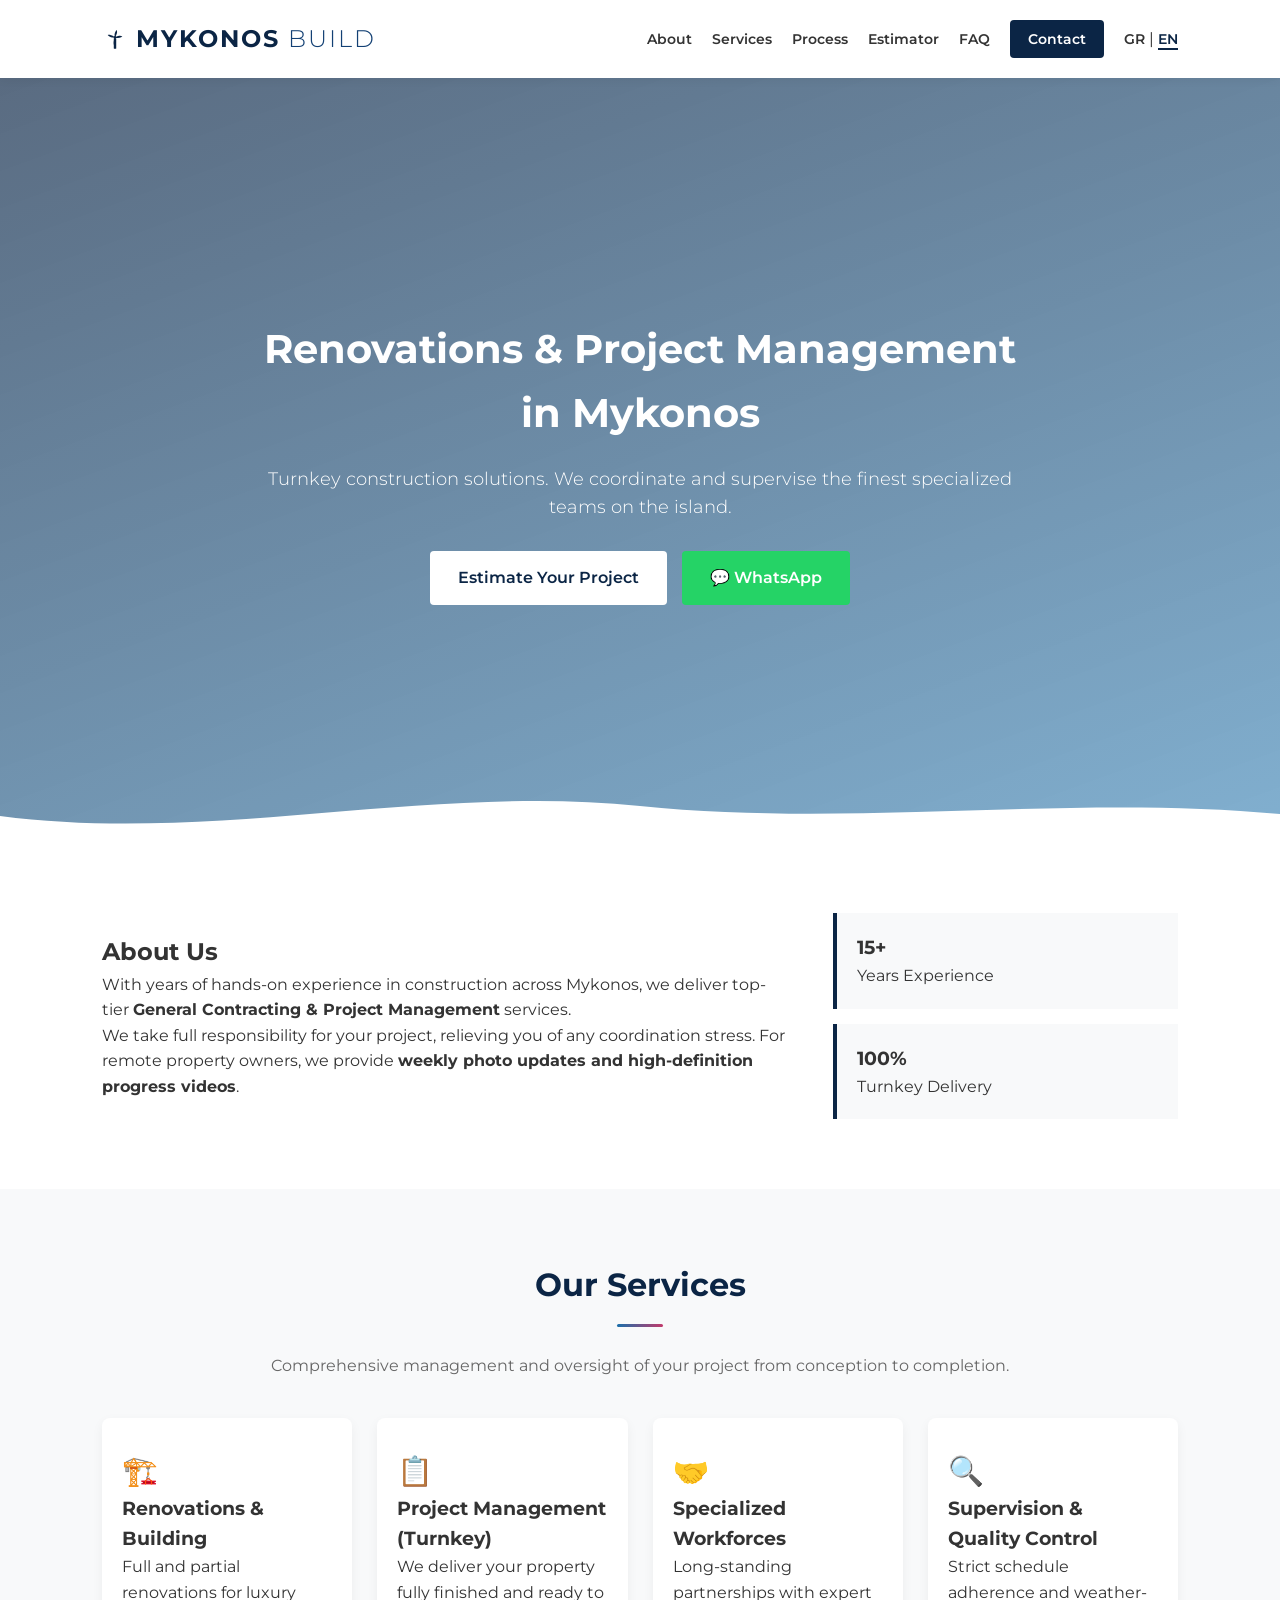
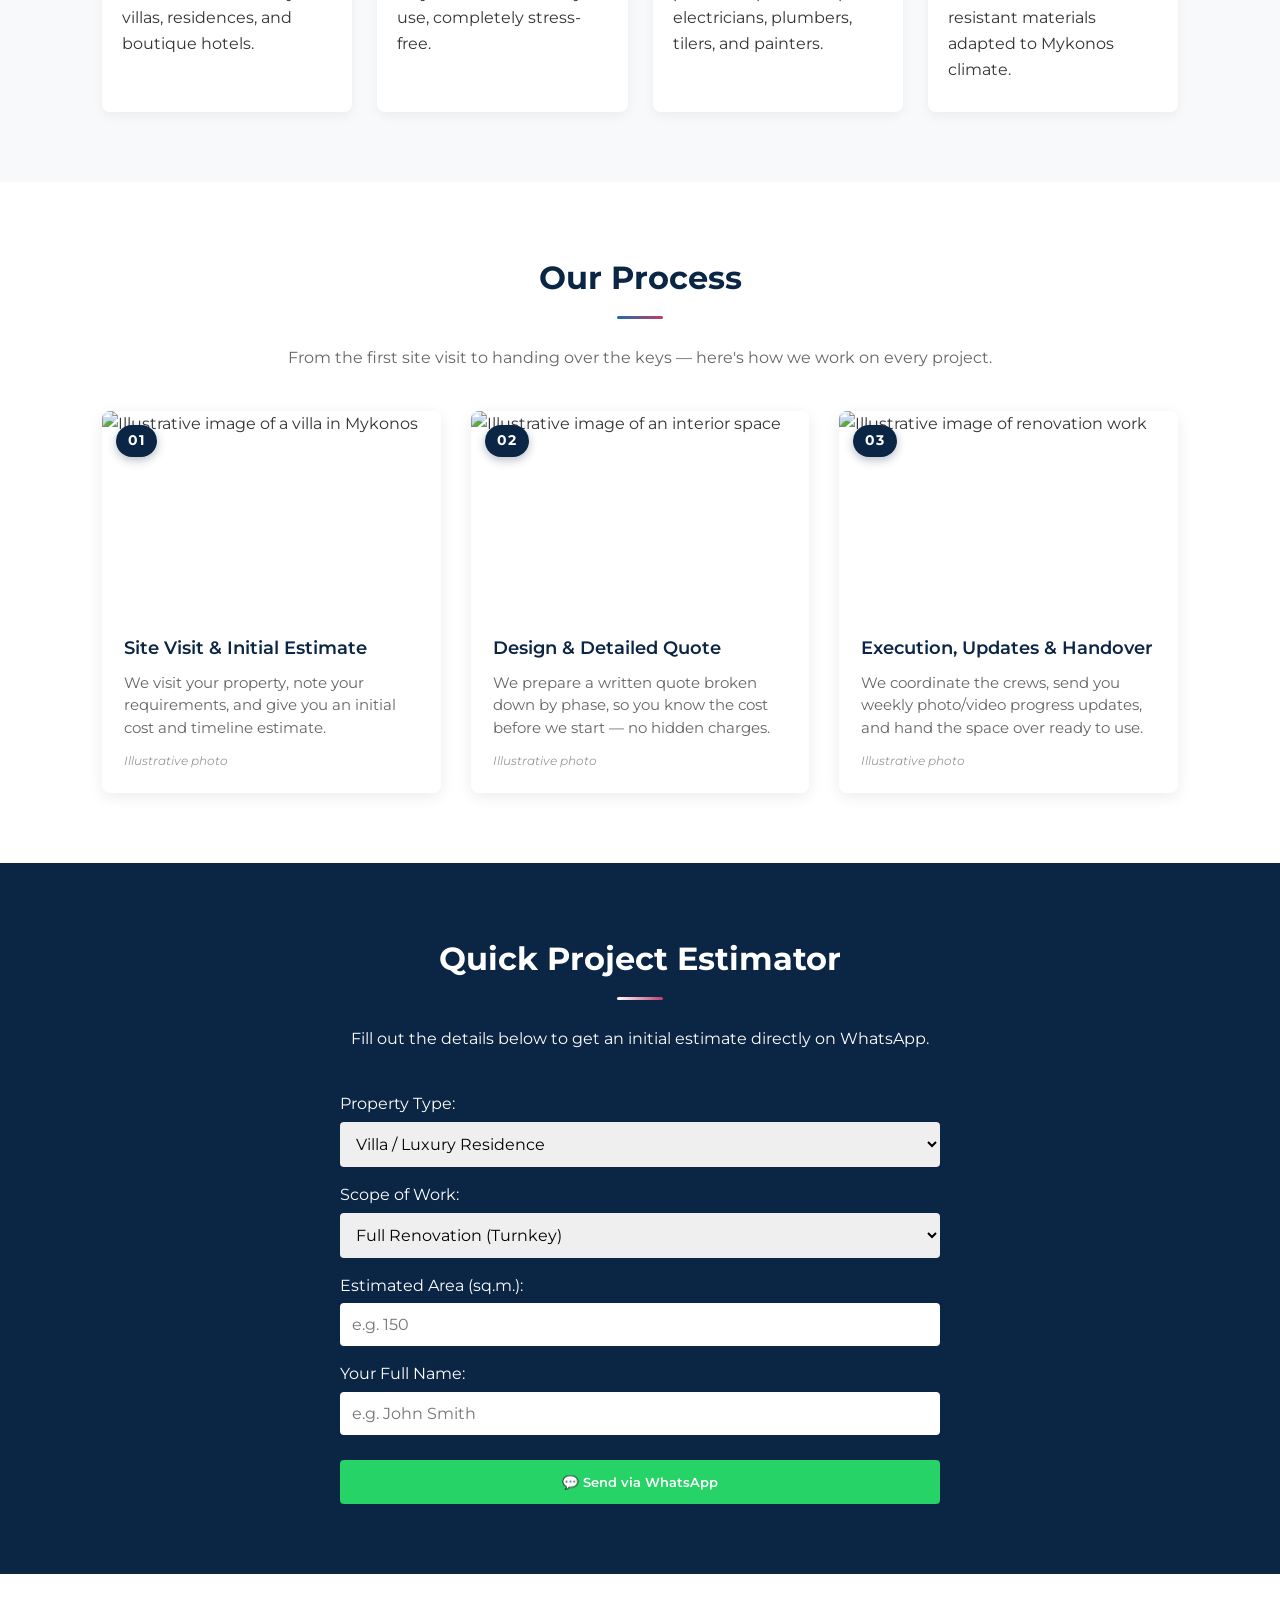
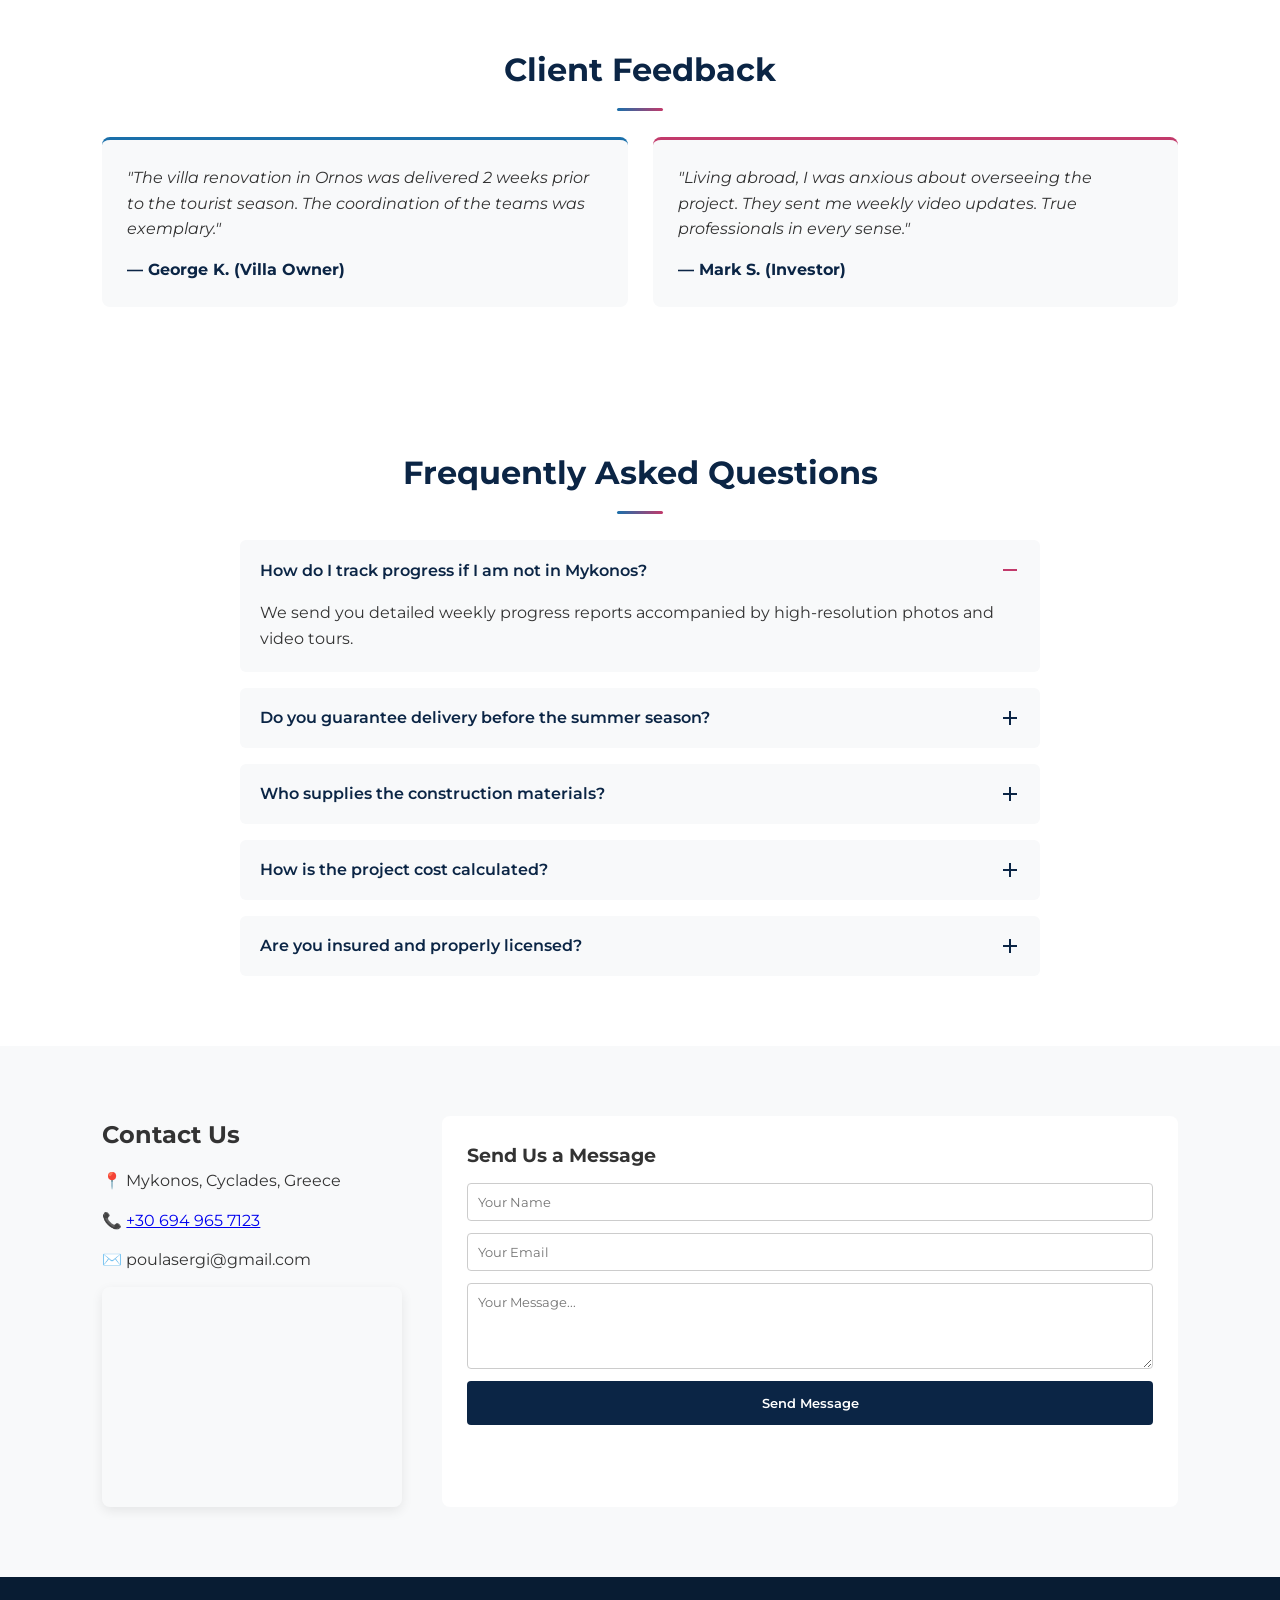
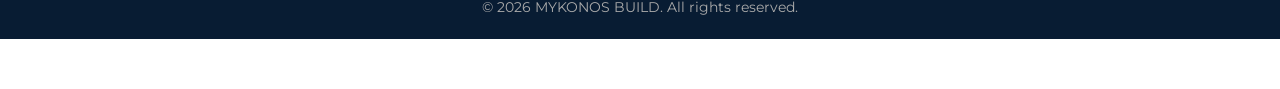
==== index-en.html @ 84d52bbf "Add files via upload" ====
<!DOCTYPE html>
<html lang="en">
<head>
    <meta charset="UTF-8">
    <meta name="viewport" content="width=device-width, initial-scale=1.0">
    <title>MYKONOS BUILD | Renovation & Project Management</title>
    <meta name="description" content="General Contracting & Project Management in Mykonos. Full renovations for villas, boutique hotels and residences, with weekly progress updates. Get an estimate.">
    <link rel="canonical" href="https://www.mykonosbuild.gr/index-en.html">

    <!-- Open Graph (link preview when shared) -->
    <meta property="og:type" content="website">
    <meta property="og:locale" content="en_US">
    <meta property="og:title" content="MYKONOS BUILD | Renovation & Project Management">
    <meta property="og:description" content="Turnkey renovations and construction in Mykonos, with full project supervision and weekly photo/video updates.">
    <meta property="og:image" content="https://images.unsplash.com/photo-1570077188670-e3a8d69ac5ff?q=80&w=1600">
    <meta property="og:url" content="https://www.mykonosbuild.gr/index-en.html">
    <!-- ⚠️ Replace og:image with a real photo of your projects for a better preview -->

    <link rel="icon" href="favicon.svg" type="image/svg+xml">
    <link rel="stylesheet" href="style.css">
    <link href="https://fonts.googleapis.com/css2?family=Montserrat:wght@300;400;600;700&display=swap" rel="stylesheet">

    <!-- Google Analytics (GA4) — replace G-XXXXXXXXXX with your Measurement ID and uncomment
    <script async src="https://www.googletagmanager.com/gtag/js?id=G-XXXXXXXXXX"></script>
    <script>
      window.dataLayer = window.dataLayer || [];
      function gtag(){dataLayer.push(arguments);}
      gtag('js', new Date());
      gtag('config', 'G-XXXXXXXXXX');
    </script>
    -->
</head>
<body>

    <!-- Navigation -->
    <header class="navbar">
        <div class="logo">
            <svg class="logo-mark" viewBox="0 0 64 64" xmlns="http://www.w3.org/2000/svg" aria-hidden="true">
                <rect x="29" y="30" width="6" height="26" rx="1.5" fill="#0b2545"/>
                <circle cx="32" cy="28" r="3.2" fill="#0b2545"/>
                <g fill="#0b2545">
                    <path d="M32 28 C32 28 22 20 14 22 C14 22 20 30 32 28 Z"/>
                    <path d="M32 28 C32 28 44 20 50 26 C50 26 42 32 32 28 Z"/>
                    <path d="M32 28 C32 28 26 40 30 48 C30 48 36 40 32 28 Z"/>
                    <path d="M32 28 C32 28 40 16 36 10 C36 10 28 18 32 28 Z"/>
                </g>
            </svg>
            MYKONOS<span>BUILD</span>
        </div>
        <nav>
            <ul>
                <li><a href="#about">About</a></li>
                <li><a href="#services">Services</a></li>
                <li><a href="#projects">Process</a></li>
                <li><a href="#estimator">Estimator</a></li>
                <li><a href="#faq">FAQ</a></li>
                <li><a href="#contact" class="btn-nav">Contact</a></li>
                <li class="lang-switch"><a href="index.html">GR</a> | <a href="index-en.html" class="active">EN</a></li>
            </ul>
        </nav>
        <button class="hamburger" aria-label="Open menu" aria-expanded="false">
            <span></span><span></span><span></span>
        </button>
    </header>
    <div class="nav-overlay"></div>

    <!-- Hero Section -->
    <section class="hero">
        <div class="hero-bg"></div>
        <div class="hero-overlay"></div>
        <div class="hero-content">
            <h1>Renovations & Project Management in Mykonos</h1>
            <p>Turnkey construction solutions. We coordinate and supervise the finest specialized teams on the island.</p>
            <div class="hero-buttons">
                <a href="#estimator" class="btn btn-primary">Estimate Your Project</a>
                <a href="https://wa.me/306949657123" class="btn btn-whatsapp-hero" target="_blank">💬 WhatsApp</a>
            </div>
        </div>
        <div class="hero-wave" aria-hidden="true">
            <svg viewBox="0 0 1200 60" preserveAspectRatio="none" xmlns="http://www.w3.org/2000/svg">
                <path d="M0,32 C 200,60 400,0 600,22 C 800,44 1000,10 1200,30 L1200,60 L0,60 Z" fill="#ffffff"/>
            </svg>
        </div>
    </section>

    <!-- About Section -->
    <section id="about" class="about-section">
        <div class="container about-container">
            <div class="about-text reveal">
                <h2>About Us</h2>
                <p>With years of hands-on experience in construction across Mykonos, we deliver top-tier <strong>General Contracting & Project Management</strong> services.</p>
                <p>We take full responsibility for your project, relieving you of any coordination stress. For remote property owners, we provide <strong>weekly photo updates and high-definition progress videos</strong>.</p>
            </div>
            <div class="about-stats reveal-stagger">
                <div class="stat-card">
                    <h3><span data-count-to="15" data-suffix="+">0+</span></h3>
                    <p>Years Experience</p>
                </div>
                <div class="stat-card">
                    <h3><span data-count-to="100" data-suffix="%">0%</span></h3>
                    <p>Turnkey Delivery</p>
                </div>
            </div>
        </div>
    </section>

    <!-- Services -->
    <section id="services" class="services-section">
        <div class="container">
            <h2 class="section-title reveal">Our Services</h2>
            <p class="section-subtitle reveal">Comprehensive management and oversight of your project from conception to completion.</p>
            
            <div class="services-grid reveal-stagger">
                <div class="service-card">
                    <div class="icon">🏗️</div>
                    <h3>Renovations & Building</h3>
                    <p>Full and partial renovations for luxury villas, residences, and boutique hotels.</p>
                </div>
                <div class="service-card">
                    <div class="icon">📋</div>
                    <h3>Project Management (Turnkey)</h3>
                    <p>We deliver your property fully finished and ready to use, completely stress-free.</p>
                </div>
                <div class="service-card">
                    <div class="icon">🤝</div>
                    <h3>Specialized Workforces</h3>
                    <p>Long-standing partnerships with expert electricians, plumbers, tilers, and painters.</p>
                </div>
                <div class="service-card">
                    <div class="icon">🔍</div>
                    <h3>Supervision & Quality Control</h3>
                    <p>Strict schedule adherence and weather-resistant materials adapted to Mykonos climate.</p>
                </div>
            </div>
        </div>
    </section>

<!-- Projects Section -->
    <section id="projects" class="projects-section">
        <div class="container">
            <h2 class="section-title reveal">Our Process</h2>
            <p class="section-subtitle reveal">From the first site visit to handing over the keys — here's how we work on every project.</p>
            
            <div class="projects-grid reveal-stagger">
                <div class="project-card">
                    <div class="project-img">
                        <span class="step-badge">01</span>
                        <img src="https://images.unsplash.com/photo-1613977257363-707ba9348227?q=80&w=800" alt="Illustrative image of a villa in Mykonos">
                    </div>
                    <div class="project-info">
                        <h3>Site Visit & Initial Estimate</h3>
                        <p>We visit your property, note your requirements, and give you an initial cost and timeline estimate.</p>
                        <span class="project-caption">Illustrative photo</span>
                    </div>
                </div>

                <div class="project-card">
                    <div class="project-img">
                        <span class="step-badge">02</span>
                        <img src="https://images.unsplash.com/photo-1600585154340-be6161a56a0c?q=80&w=800" alt="Illustrative image of an interior space">
                    </div>
                    <div class="project-info">
                        <h3>Design & Detailed Quote</h3>
                        <p>We prepare a written quote broken down by phase, so you know the cost before we start — no hidden charges.</p>
                        <span class="project-caption">Illustrative photo</span>
                    </div>
                </div>

                <div class="project-card">
                    <div class="project-img">
                        <span class="step-badge">03</span>
                        <img src="https://images.unsplash.com/photo-1600596542815-ffad4c1539a9?q=80&w=800" alt="Illustrative image of renovation work">
                    </div>
                    <div class="project-info">
                        <h3>Execution, Updates & Handover</h3>
                        <p>We coordinate the crews, send you weekly photo/video progress updates, and hand the space over ready to use.</p>
                        <span class="project-caption">Illustrative photo</span>
                    </div>
                </div>
            </div>
        </div>
    </section>

    <!-- Project Estimator -->
    <section id="estimator" class="estimator-section">
        <div class="container">
            <h2 class="section-title white reveal">Quick Project Estimator</h2>
            <p class="section-subtitle white reveal">Fill out the details below to get an initial estimate directly on WhatsApp.</p>
            
            <form class="estimator-form reveal" id="whatsappForm">
                <div class="form-group">
                    <label>Property Type:</label>
                    <select id="propertyType" required>
                        <option value="Villa / Luxury Residence">Villa / Luxury Residence</option>
                        <option value="Boutique Hotel / Rental">Boutique Hotel / Rental</option>
                        <option value="Traditional House">Traditional House</option>
                        <option value="Commercial Property">Commercial Property</option>
                    </select>
                </div>
                <div class="form-group">
                    <label>Scope of Work:</label>
                    <select id="serviceType" required>
                        <option value="Full Renovation (Turnkey)">Full Renovation (Turnkey)</option>
                        <option value="New Construction / Building">New Construction / Building</option>
                        <option value="Partial Renovation / Pool">Partial Renovation / Pool</option>
                    </select>
                </div>
                <div class="form-group">
                    <label>Estimated Area (sq.m.):</label>
                    <input type="number" id="sqm" placeholder="e.g. 150" required>
                </div>
                <div class="form-group">
                    <label>Your Full Name:</label>
                    <input type="text" id="clientName" placeholder="e.g. John Smith" required>
                </div>
                <button type="submit" class="btn btn-whatsapp-hero btn-block">💬 Send via WhatsApp</button>
            </form>
        </div>
    </section>

    <!-- Testimonials -->
    <section class="testimonials-section">
        <div class="container">
            <h2 class="section-title reveal">Client Feedback</h2>
            <div class="testimonials-grid reveal-stagger">
                <div class="testimonial-card">
                    <p>"The villa renovation in Ornos was delivered 2 weeks prior to the tourist season. The coordination of the teams was exemplary."</p>
                    <strong>— George K. (Villa Owner)</strong>
                </div>
                <div class="testimonial-card">
                    <p>"Living abroad, I was anxious about overseeing the project. They sent me weekly video updates. True professionals in every sense."</p>
                    <strong>— Mark S. (Investor)</strong>
                </div>
            </div>
        </div>
    </section>

    <!-- FAQ Section -->
    <section id="faq" class="faq-section">
        <div class="container">
            <h2 class="section-title reveal">Frequently Asked Questions</h2>
            <div class="faq-list">
                <div class="faq-item open">
                    <button class="faq-question" aria-expanded="true">
                        <h4>How do I track progress if I am not in Mykonos?</h4>
                        <span class="faq-icon"></span>
                    </button>
                    <div class="faq-answer"><p>We send you detailed weekly progress reports accompanied by high-resolution photos and video tours.</p></div>
                </div>
                <div class="faq-item">
                    <button class="faq-question" aria-expanded="false">
                        <h4>Do you guarantee delivery before the summer season?</h4>
                        <span class="faq-icon"></span>
                    </button>
                    <div class="faq-answer"><p>Yes. Our contracts are tied to strict completion deadlines, respecting the critical nature of the tourism season in Mykonos.</p></div>
                </div>
                <div class="faq-item">
                    <button class="faq-question" aria-expanded="false">
                        <h4>Who supplies the construction materials?</h4>
                        <span class="faq-icon"></span>
                    </button>
                    <div class="faq-answer"><p>We can manage full procurement based on your specifications or collaborate seamlessly with your chosen architect/interior designer.</p></div>
                </div>
                <div class="faq-item">
                    <button class="faq-question" aria-expanded="false">
                        <h4>How is the project cost calculated?</h4>
                        <span class="faq-icon"></span>
                    </button>
                    <div class="faq-answer"><p>After the initial estimate, we provide a detailed written quote broken down by phase, so you know the cost before we start — no hidden charges.</p></div>
                </div>
                <div class="faq-item">
                    <button class="faq-question" aria-expanded="false">
                        <h4>Are you insured and properly licensed?</h4>
                        <span class="faq-icon"></span>
                    </button>
                    <div class="faq-answer"><p>Yes. All our crews operate with the required licenses and insurance coverage, and we handle the necessary permits for your project on your behalf.</p></div>
                </div>
            </div>
        </div>
    </section>

    <!-- Contact Section -->
    <section id="contact" class="contact-section">
        <div class="container contact-container">
            <div class="contact-info reveal">
                <h2>Contact Us</h2>
                <p>📍 Mykonos, Cyclades, Greece</p>
                <p>📞 <a href="tel:+306949657123">+30 694 965 7123</a></p>
                <p>✉️ poulasergi@gmail.com</p>
                <div class="map-embed">
                    <!-- ⚠️ Replace src with your exact office pin via Google Maps > Share > Embed a map -->
                    <iframe src="https://www.google.com/maps/embed?pb=!1m18!1m12!1m3!1d578.9955146466721!2d25.422819787221325!3d37.45186037596672!2m3!1f0!2f0!3f0!3m2!1i1024!2i768!4f13.1!3m3!1m2!1s0x14a2b991cd200d3d%3A0xd8597b07eeee7916!2sM%26E%20Rentals%20-%20Rent%20a%20Quad%20%2F%20ATV%20%2F%20Scooter!5e1!3m2!1sel!2sgr!4v1790409263675!5m2!1sel!2sgr" width="600" height="450" style="border:0;" allowfullscreen="" loading="lazy" referrerpolicy="strict-origin-when-cross-origin"></iframe>
                </div>
            </div>
            <form class="contact-form reveal" action="https://formspree.io/f/xnpnbyaq" method="POST">
                <h3>Send Us a Message</h3>
                <input type="text" name="name" placeholder="Your Name" required>
                <input type="email" name="email" placeholder="Your Email" required>
                <textarea name="message" rows="4" placeholder="Your Message..." required></textarea>
                <button type="submit" class="btn btn-submit">Send Message</button>
            </form>
        </div>
    </section>

    <!-- Footer -->
    <footer>
        <p>&copy; 2026 MYKONOS BUILD. All rights reserved.</p>
    </footer>

    <!-- Sticky Mobile Bar -->
    <div class="mobile-sticky-bar">
        <a href="tel:+306949657123" class="sticky-btn call">📞 Call Us</a>
        <a href="https://wa.me/306949657123" class="sticky-btn whatsapp" target="_blank">💬 WhatsApp</a>
    </div>

    <!-- Back to top -->
    <button class="back-to-top" aria-label="Back to top">↑</button>

    <!-- Shared script for animations, mobile menu and accordion -->
    <script src="script.js"></script>

    <!-- JavaScript Script for English Estimator -->
    <script>
        document.getElementById('whatsappForm').addEventListener('submit', function(e) {
            e.preventDefault(); 

            const phoneNumber = "306949657123";

            const property = document.getElementById('propertyType').value;
            const service = document.getElementById('serviceType').value;
            const sqm = document.getElementById('sqm').value;
            const name = document.getElementById('clientName').value;

            const message = `Hello! My name is ${name} and I am interested in a project estimate in Mykonos:%0A%0A` +
                            `• *Property Type:* ${property}%0A` +
                            `• *Scope of Work:* ${service}%0A` +
                            `• *Area Size:* ${sqm} sq.m.`;

            const whatsappUrl = `https://wa.me/${phoneNumber}?text=${message}`;
            window.open(whatsappUrl, '_blank');
        });
    </script>
</body>
</html>
---- style.css ----
/* Reset & Base */
* { margin: 0; padding: 0; box-sizing: border-box; font-family: 'Montserrat', sans-serif; }
:root {
    --navy: #0b2545;
    --navy-light: #134074;
    --aegean: #1a6faa;      /* Κυκλαδίτικο μπλε θόλων/παραθύρων */
    --bougainvillea: #c23a6b; /* Ροζ βουκαμβίλιας, χρησιμοποιείται με φειδώ */
    --sand: #f8f6f1;
}
html { scroll-behavior: smooth; }
body { color: #333; line-height: 1.6; background-color: #fff; padding-bottom: 50px; overflow-x: hidden; } /* padding για το mobile bar */

@media (prefers-reduced-motion: reduce) {
    html { scroll-behavior: auto; }
    *, *::before, *::after { animation-duration: 0.001ms !important; animation-iteration-count: 1 !important; transition-duration: 0.001ms !important; scroll-behavior: auto !important; }
}

/* Navigation */
.navbar { display: flex; justify-content: space-between; align-items: center; padding: 20px 8%; background: #ffffff; box-shadow: 0 2px 10px rgba(0,0,0,0.05); position: sticky; top: 0; z-index: 1000; transition: padding 0.3s ease, box-shadow 0.3s ease; }
.navbar.scrolled { padding: 12px 8%; box-shadow: 0 4px 20px rgba(11,37,69,0.12); }
.logo { display: flex; align-items: center; gap: 8px; font-size: 1.5rem; font-weight: 700; letter-spacing: 2px; color: #0b2545; }
.logo-mark { width: 26px; height: 26px; flex-shrink: 0; }
.logo span { color: #134074; font-weight: 300; }
.navbar nav ul { display: flex; list-style: none; align-items: center; gap: 20px; }
.navbar nav a { position: relative; text-decoration: none; color: #333; font-weight: 600; font-size: 0.9rem; transition: color 0.3s; }
.navbar nav ul > li > a:not(.btn-nav)::after { content: ''; position: absolute; left: 0; bottom: -4px; width: 0; height: 2px; background: #134074; transition: width 0.25s ease; }
.navbar nav a:hover { color: #134074; }
.navbar nav ul > li > a:not(.btn-nav):hover::after { width: 100%; }
.btn-nav { background-color: #0b2545; color: #fff !important; padding: 10px 18px; border-radius: 4px; transition: background-color 0.3s, transform 0.2s; }
.btn-nav:hover { background-color: #134074; transform: translateY(-2px); }
.lang-switch a { color: #888; text-decoration: none; font-weight: bold; }
.lang-switch a.active { color: #0b2545; border-bottom: 2px solid #0b2545; }

/* Hamburger (mobile menu toggle) */
.hamburger { display: none; flex-direction: column; justify-content: center; gap: 5px; width: 30px; height: 24px; background: none; border: none; cursor: pointer; z-index: 1500; }
.hamburger span { display: block; width: 100%; height: 2.5px; background: #0b2545; border-radius: 2px; transition: transform 0.3s ease, opacity 0.3s ease; }
.hamburger.open span:nth-child(1) { transform: translateY(7.5px) rotate(45deg); }
.hamburger.open span:nth-child(2) { opacity: 0; }
.hamburger.open span:nth-child(3) { transform: translateY(-7.5px) rotate(-45deg); }

/* Hero */
.hero { position: relative; height: 85vh; overflow: hidden; display: flex; align-items: center; justify-content: center; text-align: center; color: white; padding: 0 20px; }
/* style.css */
.hero-bg { 
    position: absolute; 
    inset: 0; 
    /* Αντικαταστήστε με τη δική σας εικόνα (π.χ. images/hero-mykonos.jpg) */
    background: url('https://images.unsplash.com/photo-1533105079780-92b9be482077?q=80&w=1600') center/cover no-repeat; 
    animation: heroZoom 18s ease-out forwards; 
}
@keyframes heroZoom { from { transform: scale(1.12); } to { transform: scale(1); } }
.hero-overlay { position: absolute; top: 0; left: 0; width: 100%; height: 100%; background: linear-gradient(160deg, rgba(11,37,69,0.68), rgba(26,111,170,0.55)); }
.hero-wave { position: absolute; left: 0; bottom: -1px; width: 100%; height: auto; line-height: 0; z-index: 1; }
.hero-wave svg { display: block; width: 100%; height: 60px; }
.hero-content { position: relative; max-width: 800px; z-index: 1; opacity: 0; animation: heroFadeUp 0.9s ease 0.15s forwards; }
.hero-content h1 { font-size: 2.5rem; font-weight: 700; margin-bottom: 20px; }
.hero-content p { font-size: 1.1rem; margin-bottom: 30px; font-weight: 300; }
.hero-buttons { display: flex; gap: 15px; justify-content: center; }
@keyframes heroFadeUp { from { opacity: 0; transform: translateY(22px); } to { opacity: 1; transform: translateY(0); } }

.btn { padding: 14px 28px; text-decoration: none; border-radius: 4px; font-weight: 600; display: inline-block; border: none; cursor: pointer; transition: transform 0.2s ease, box-shadow 0.2s ease; }
.btn:hover { transform: translateY(-3px); box-shadow: 0 8px 18px rgba(0,0,0,0.18); }
.btn:active { transform: translateY(-1px); }
.btn-primary { background-color: #ffffff; color: #0b2545; }
.btn-whatsapp-hero { background-color: #25D366; color: white; animation: pulse 2.4s ease-in-out infinite; }
.btn-whatsapp-hero:hover { animation: none; }
@keyframes pulse { 0%, 100% { box-shadow: 0 0 0 0 rgba(37,211,102,0.5); } 50% { box-shadow: 0 0 0 10px rgba(37,211,102,0); } }

/* Scroll reveal */
.reveal { opacity: 0; transform: translateY(28px); transition: opacity 0.7s ease, transform 0.7s ease; }
.reveal.is-visible { opacity: 1; transform: translateY(0); }
.reveal-stagger.is-visible > * { opacity: 1; transform: translateY(0); }
.reveal-stagger > * { opacity: 0; transform: translateY(24px); transition: opacity 0.6s ease, transform 0.6s ease; }
.reveal-stagger.is-visible > *:nth-child(1) { transition-delay: 0.05s; }
.reveal-stagger.is-visible > *:nth-child(2) { transition-delay: 0.15s; }
.reveal-stagger.is-visible > *:nth-child(3) { transition-delay: 0.25s; }
.reveal-stagger.is-visible > *:nth-child(4) { transition-delay: 0.35s; }

/* Global Container & Titles */
.container { max-width: 1100px; margin: 0 auto; }
.section-title { position: relative; text-align: center; font-size: 2rem; color: #0b2545; margin-bottom: 26px; padding-bottom: 16px; }
.section-title::after { content: ''; position: absolute; left: 50%; bottom: 0; transform: translateX(-50%); width: 46px; height: 3px; border-radius: 3px; background: linear-gradient(90deg, var(--aegean), var(--bougainvillea)); }
.section-title.white::after { background: linear-gradient(90deg, #ffffff, var(--bougainvillea)); }
.section-subtitle { text-align: center; color: #666; margin-bottom: 40px; }
.section-title.white, .section-subtitle.white { color: #fff; }

/* Sections Padding */
.about-section, .services-section, .estimator-section, .testimonials-section, .faq-section, .contact-section { padding: 70px 8%; }

/* About & Services */
.about-container { display: flex; gap: 40px; align-items: center; }
.about-text { flex: 2; }
.about-stats { flex: 1; display: flex; flex-direction: column; gap: 15px; }
.stat-card { background: #f8f9fa; border-left: 4px solid #0b2545; padding: 20px; transition: transform 0.3s ease, box-shadow 0.3s ease; }
.stat-card:hover { transform: translateY(-4px); box-shadow: 0 10px 20px rgba(11,37,69,0.08); }
.services-section { background-color: #f8f9fa; }
.services-grid { display: grid; grid-template-columns: repeat(auto-fit, minmax(220px, 1fr)); gap: 25px; }
.service-card { background: #ffffff; padding: 30px 20px; border-radius: 8px; box-shadow: 0 4px 12px rgba(0,0,0,0.05); transition: transform 0.35s ease, box-shadow 0.35s ease; }
.service-card:hover { transform: translateY(-8px); box-shadow: 0 16px 30px rgba(11,37,69,0.12); }
.service-card .icon { display: inline-block; font-size: 1.8rem; transition: transform 0.35s ease; }
.service-card:hover .icon { transform: scale(1.15) rotate(-4deg); }

/* Projects Section */
.projects-section {
    padding: 70px 8%;
    background-color: #ffffff;
}

.projects-grid {
    display: grid;
    grid-template-columns: repeat(auto-fit, minmax(280px, 1fr));
    gap: 30px;
}

.project-card {
    background: #ffffff;
    border-radius: 8px;
    overflow: hidden;
    box-shadow: 0 4px 15px rgba(0, 0, 0, 0.08);
    transition: transform 0.35s ease, box-shadow 0.35s ease;
    display: flex;
    flex-direction: column;
}

.project-card:hover {
    transform: translateY(-8px);
    box-shadow: 0 16px 30px rgba(11, 37, 69, 0.15);
}

.project-img {
    width: 100%;
    height: 200px;
    overflow: hidden;
    position: relative;
}

.step-badge {
    position: absolute;
    top: 14px;
    left: 14px;
    background: var(--navy);
    color: #fff;
    font-weight: 700;
    font-size: 0.85rem;
    letter-spacing: 1px;
    padding: 5px 12px;
    border-radius: 20px;
    z-index: 2;
    box-shadow: 0 3px 10px rgba(11,37,69,0.3);
}

.project-caption {
    display: block;
    font-size: 0.78rem;
    font-style: italic;
    color: #999;
    margin-top: -8px;
}

.project-img img {
    width: 100%;
    height: 100%;
    object-fit: cover;
    transition: transform 0.5s ease;
}

.project-card:hover .project-img img {
    transform: scale(1.08);
}

.project-info {
    padding: 22px;
    display: flex;
    flex-direction: column;
    flex-grow: 1;
}

.project-info h3 {
    color: #0b2545;
    font-size: 1.15rem;
    margin-bottom: 10px;
    font-weight: 600;
}

.project-info p {
    color: #666;
    font-size: 0.92rem;
    line-height: 1.5;
    margin-bottom: 20px;
    flex-grow: 1;
}

/* Estimator (Form) */
.estimator-section { background: #0b2545; color: #fff; }
.estimator-form { max-width: 600px; margin: 0 auto; display: flex; flex-direction: column; gap: 15px; }
.form-group { display: flex; flex-direction: column; gap: 5px; }
.estimator-form input, .estimator-form select { padding: 12px; border-radius: 4px; border: none; font-size: 1rem; }
.btn-block { width: 100%; margin-top: 10px; }

/* Testimonials */
.testimonials-grid { display: grid; grid-template-columns: repeat(auto-fit, minmax(280px, 1fr)); gap: 25px; }
.testimonial-card { background: #f8f9fa; padding: 25px; border-radius: 8px; font-style: italic; border-top: 3px solid var(--aegean); transition: transform 0.3s ease, box-shadow 0.3s ease; }
.testimonial-card:nth-child(even) { border-top-color: var(--bougainvillea); }
.testimonial-card:hover { transform: translateY(-5px); box-shadow: 0 12px 24px rgba(11,37,69,0.08); }
.testimonial-card strong { display: block; margin-top: 15px; font-style: normal; color: #0b2545; }

/* FAQ Accordion */
.faq-section { background: #fff; }
.faq-list { display: flex; flex-direction: column; gap: 16px; max-width: 800px; margin: 0 auto; }
.faq-item { background: #f8f9fa; border-radius: 6px; overflow: hidden; }
.faq-question { width: 100%; display: flex; justify-content: space-between; align-items: center; gap: 15px; text-align: left; background: none; border: none; cursor: pointer; padding: 20px; font-family: inherit; }
.faq-question h4 { color: #0b2545; font-size: 1rem; font-weight: 600; }
.faq-icon { flex-shrink: 0; width: 20px; height: 20px; position: relative; }
.faq-icon::before, .faq-icon::after { content: ''; position: absolute; background: var(--navy); top: 50%; left: 50%; transform: translate(-50%, -50%); transition: transform 0.3s ease, background-color 0.3s ease; }
.faq-icon::before { width: 14px; height: 2px; }
.faq-icon::after { width: 2px; height: 14px; }
.faq-item.open .faq-icon::before, .faq-item.open .faq-icon::after { background: var(--bougainvillea); }
.faq-item.open .faq-icon::after { transform: translate(-50%, -50%) rotate(90deg); opacity: 0; }
.faq-answer { max-height: 0; overflow: hidden; transition: max-height 0.35s ease, padding 0.35s ease; padding: 0 20px; }
.faq-item.open .faq-answer { max-height: 300px; padding: 0 20px 20px; }

/* Contact */
.contact-section { background: #f8f9fa; }
.contact-container { display: flex; gap: 40px; align-items: stretch; }
.map-embed { flex: 1; border-radius: 8px; overflow: hidden; min-height: 220px; box-shadow: 0 4px 12px rgba(0,0,0,0.08); }
.map-embed iframe { width: 100%; height: 100%; min-height: 220px; border: 0; display: block; }
.contact-info { display: flex; flex-direction: column; gap: 14px; }
.contact-form { flex: 1; background: white; padding: 25px; border-radius: 8px; display: flex; flex-direction: column; gap: 12px; }
.contact-form input, .contact-form textarea { padding: 10px; border: 1px solid #ccc; border-radius: 4px; transition: border-color 0.25s, box-shadow 0.25s; }
.contact-form input:focus, .contact-form textarea:focus, .estimator-form input:focus, .estimator-form select:focus { outline: none; border-color: #134074; box-shadow: 0 0 0 3px rgba(19,64,116,0.15); }
.btn-submit { background: #0b2545; color: white; transition: background-color 0.3s; }
.btn-submit:hover { background-color: #134074; }

/* Back to top button */
.back-to-top { position: fixed; right: 24px; bottom: 80px; width: 46px; height: 46px; border-radius: 50%; background: #0b2545; color: #fff; border: none; display: flex; align-items: center; justify-content: center; font-size: 1.2rem; cursor: pointer; opacity: 0; visibility: hidden; transform: translateY(10px); transition: opacity 0.3s, transform 0.3s, visibility 0.3s, background-color 0.3s; z-index: 1500; }
.back-to-top.show { opacity: 1; visibility: visible; transform: translateY(0); }
.back-to-top:hover { background-color: #134074; }

/* Footer */
footer { background: #081c33; color: #aaa; text-align: center; padding: 20px; font-size: 0.85rem; }

/* Sticky Mobile Bar */
.mobile-sticky-bar { display: none; position: fixed; bottom: 0; left: 0; width: 100%; z-index: 2000; }
.sticky-btn { flex: 1; text-align: center; padding: 15px 0; text-decoration: none; color: white; font-weight: bold; font-size: 1rem; }
.sticky-btn.call { background: #0b2545; }
.sticky-btn.whatsapp { background: #25D366; }

/* Mobile Responsive */
@media (max-width: 768px) {
    /* Το .navbar έχει position: sticky + z-index, άρα δημιουργεί δικό του
       stacking context. Το .nav-overlay είναι αδερφός του .navbar με πολύ
       μεγαλύτερο z-index (99990), οπότε χωρίς αυτή τη γραμμή ολόκληρο το
       μενού (μαζί με τα link) "έπεφτε" κάτω από το overlay και δεν πατιόταν
       τίποτα. Ανεβάζουμε το z-index του .navbar πάνω από του overlay. */
    .navbar { 
        z-index: 100000 !important; 
    }

    /* Κουμπί Hamburger (X) */
    .hamburger { 
        display: flex; 
        z-index: 100000 !important; 
    }

    /* Πλαϊνό Μενού Πλοήγησης */
    .navbar nav { 
        position: fixed; 
        top: 0; 
        right: 0; 
        height: 100vh; 
        width: min(75vw, 300px); 
        background: #ffffff !important; 
        box-shadow: -6px 0 24px rgba(0,0,0,0.2); 
        transform: translateX(100%); 
        transition: transform 0.35s ease; 
        padding: 90px 30px; 
        z-index: 99999 !important; /* Πάνω από όλα τα στοιχεία της σελίδας */
    }

    .navbar nav.open { 
        transform: translateX(0); 
    }

    .navbar nav ul { 
        flex-direction: column; 
        align-items: flex-start; 
        gap: 22px; 
    }

    /* Σκούρο Overlay */
    .nav-overlay { 
        position: fixed; 
        inset: 0; 
        background: rgba(11, 37, 69, 0.5); 
        opacity: 0; 
        visibility: hidden; 
        transition: opacity 0.35s ease, visibility 0.35s ease; 
        z-index: 99990 !important; /* Πίσω από το nav */
    }

    .nav-overlay.open { 
        opacity: 1; 
        visibility: visible; 
    }

    /* Sticky Bar στο κάτω μέρος (WhatsApp/Call) */
    .mobile-sticky-bar { 
        display: flex; 
        z-index: 999 !important; /* Χαμηλότερο από το μενού */
    }

    .about-container, .contact-container { 
        flex-direction: column; 
    }

    .hero-content h1 { 
        font-size: 1.8rem; 
    }

    .back-to-top { 
        bottom: 76px; 
        right: 16px; 
    }
}
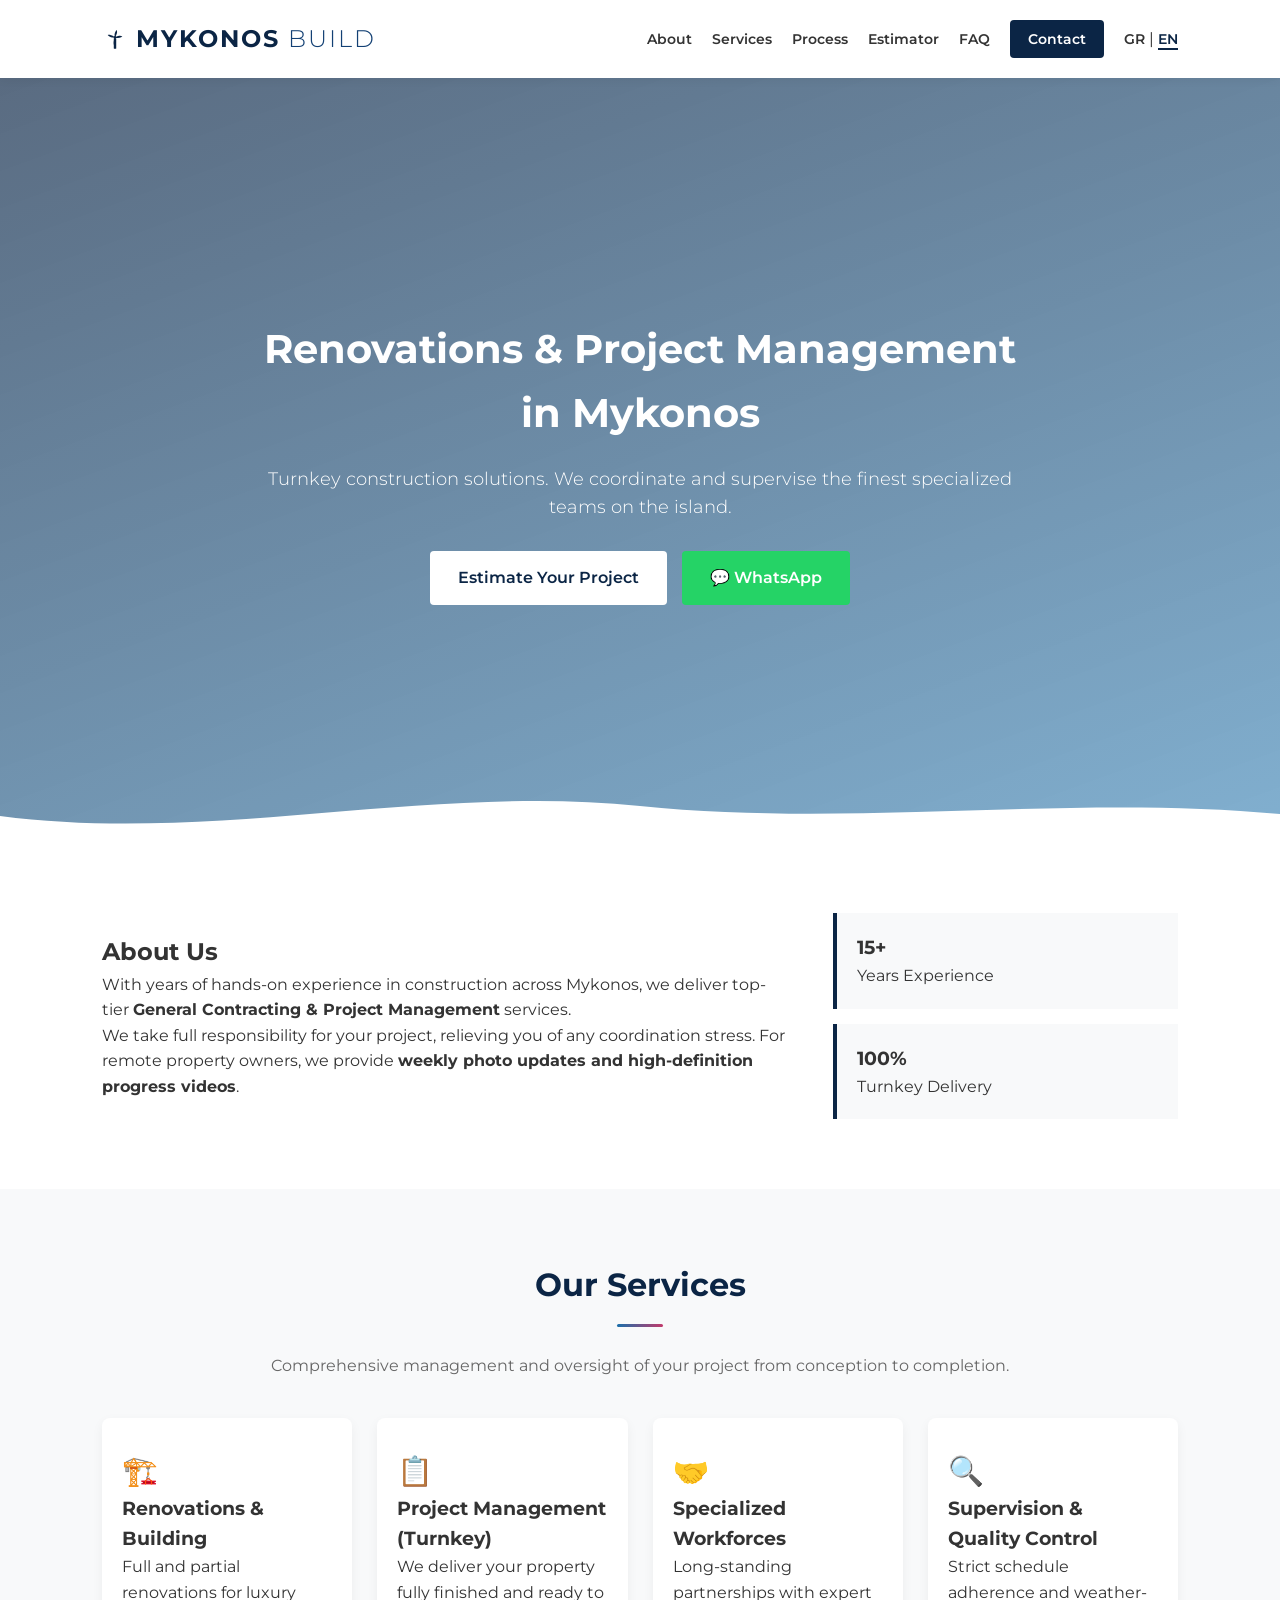
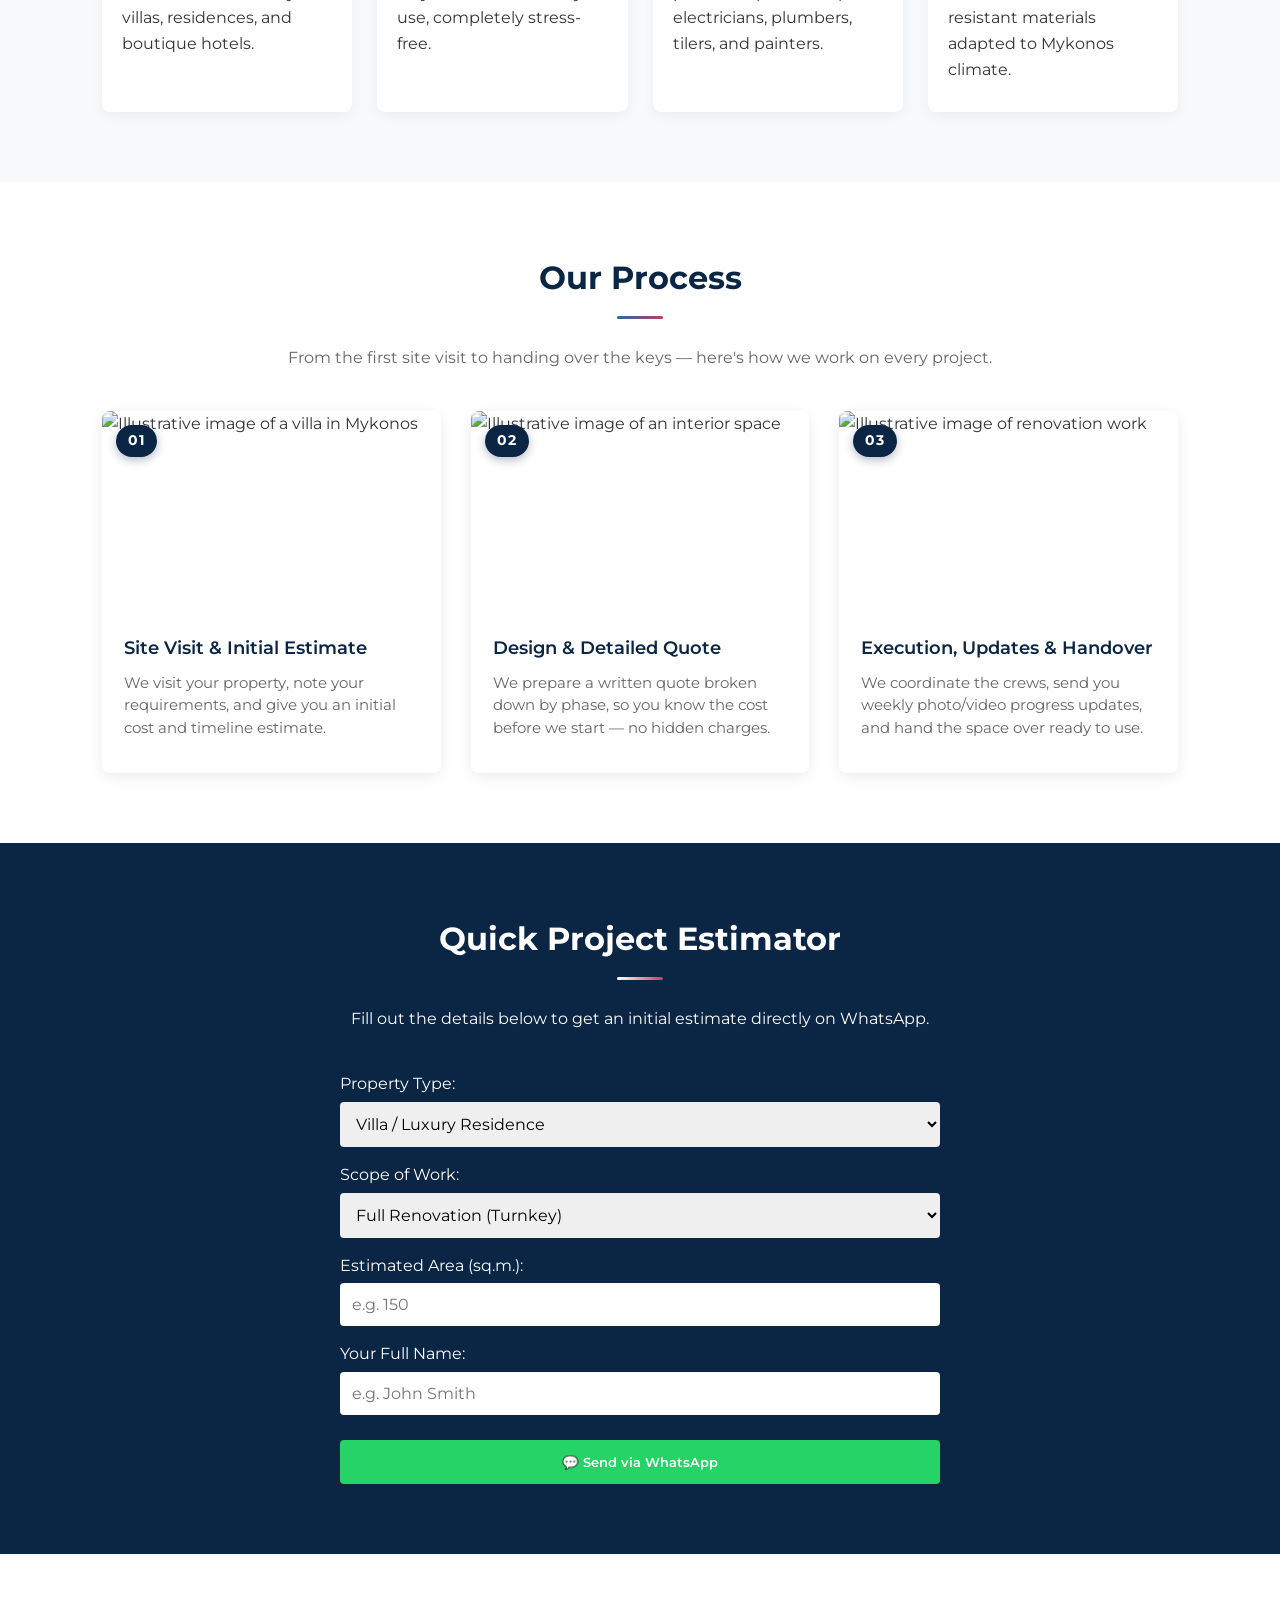
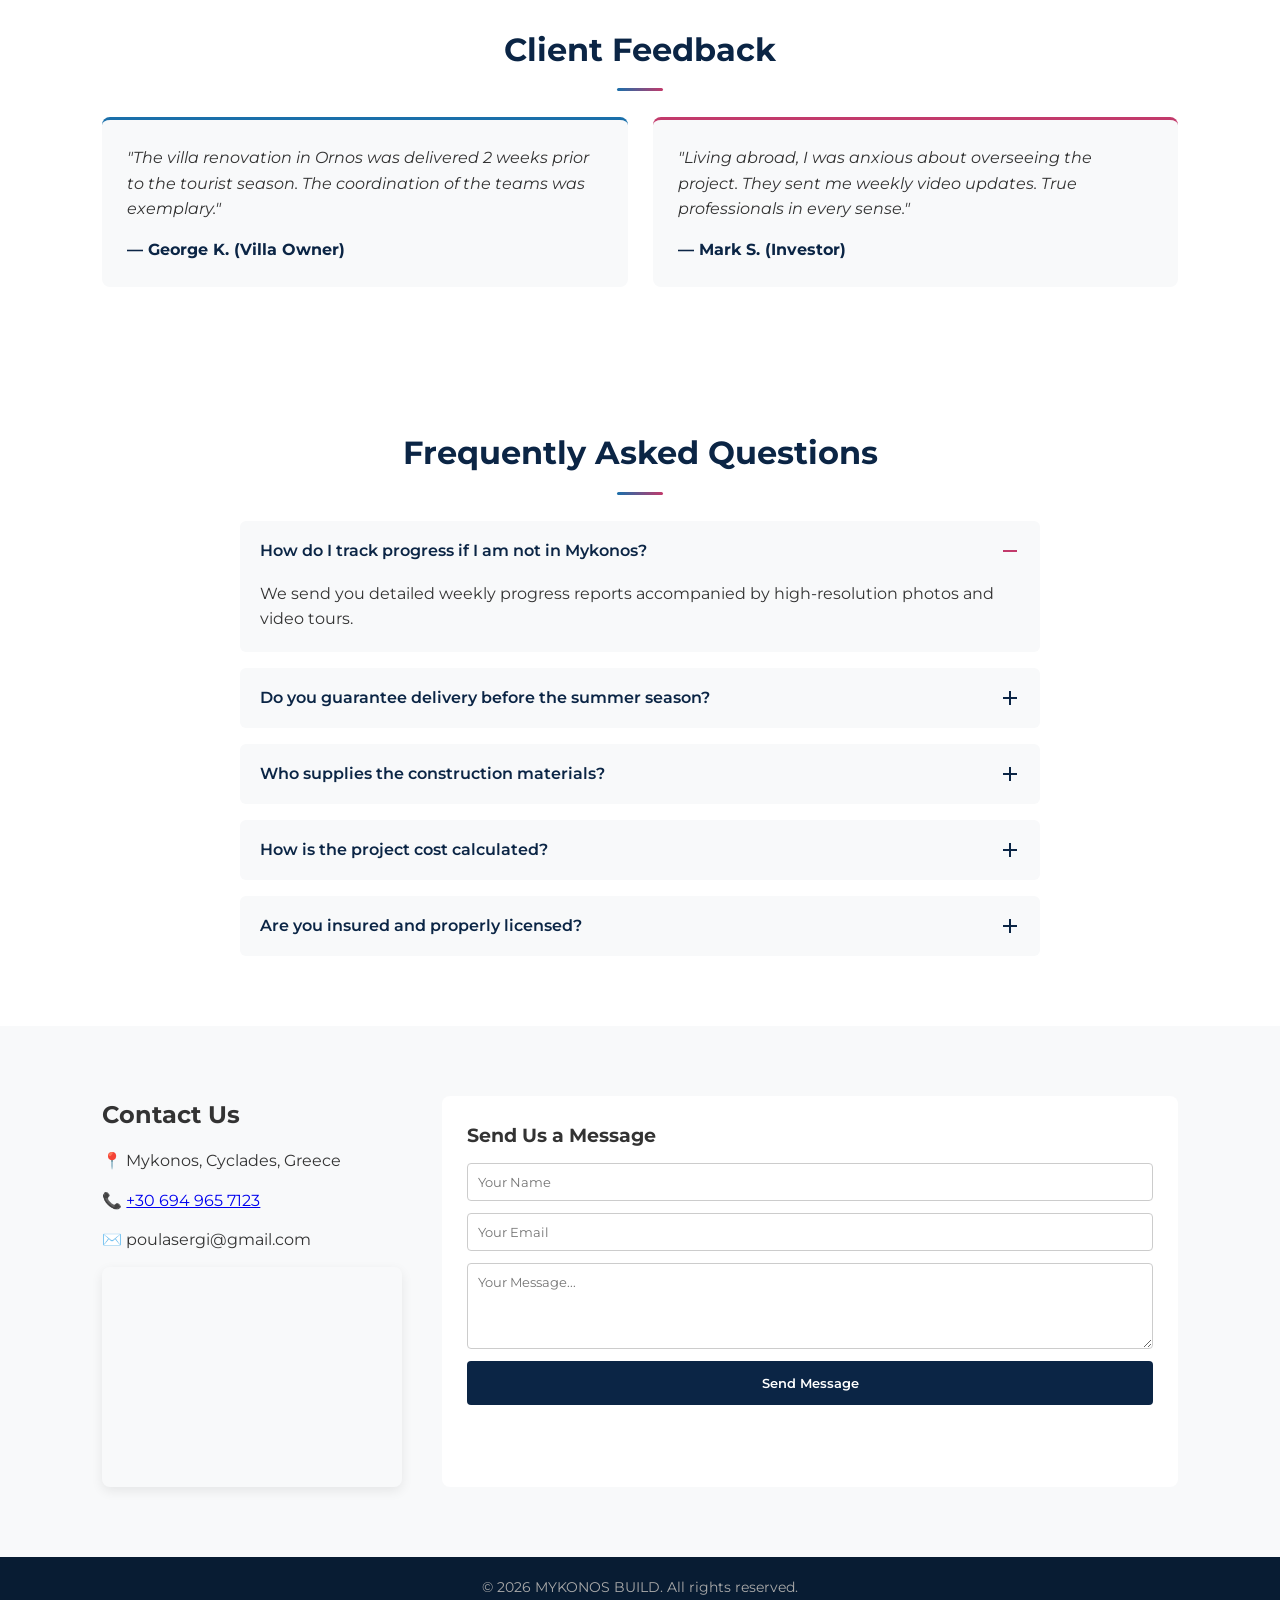
==== commit a08e110e: "Update index-en.html" ====
--- a/index-en.html
+++ b/index-en.html
@@ -150,7 +150,7 @@
                     <div class="project-info">
                         <h3>Site Visit & Initial Estimate</h3>
                         <p>We visit your property, note your requirements, and give you an initial cost and timeline estimate.</p>
-                        <span class="project-caption">Illustrative photo</span>
+                        <span class="project-caption"></span>
                     </div>
                 </div>
 
@@ -162,7 +162,7 @@
                     <div class="project-info">
                         <h3>Design & Detailed Quote</h3>
                         <p>We prepare a written quote broken down by phase, so you know the cost before we start — no hidden charges.</p>
-                        <span class="project-caption">Illustrative photo</span>
+                        <span class="project-caption"></span>
                     </div>
                 </div>
 
@@ -174,7 +174,7 @@
                     <div class="project-info">
                         <h3>Execution, Updates & Handover</h3>
                         <p>We coordinate the crews, send you weekly photo/video progress updates, and hand the space over ready to use.</p>
-                        <span class="project-caption">Illustrative photo</span>
+                        <span class="project-caption"></span>
                     </div>
                 </div>
             </div>
@@ -341,4 +341,4 @@
         });
     </script>
 </body>
-</html>+</html>
